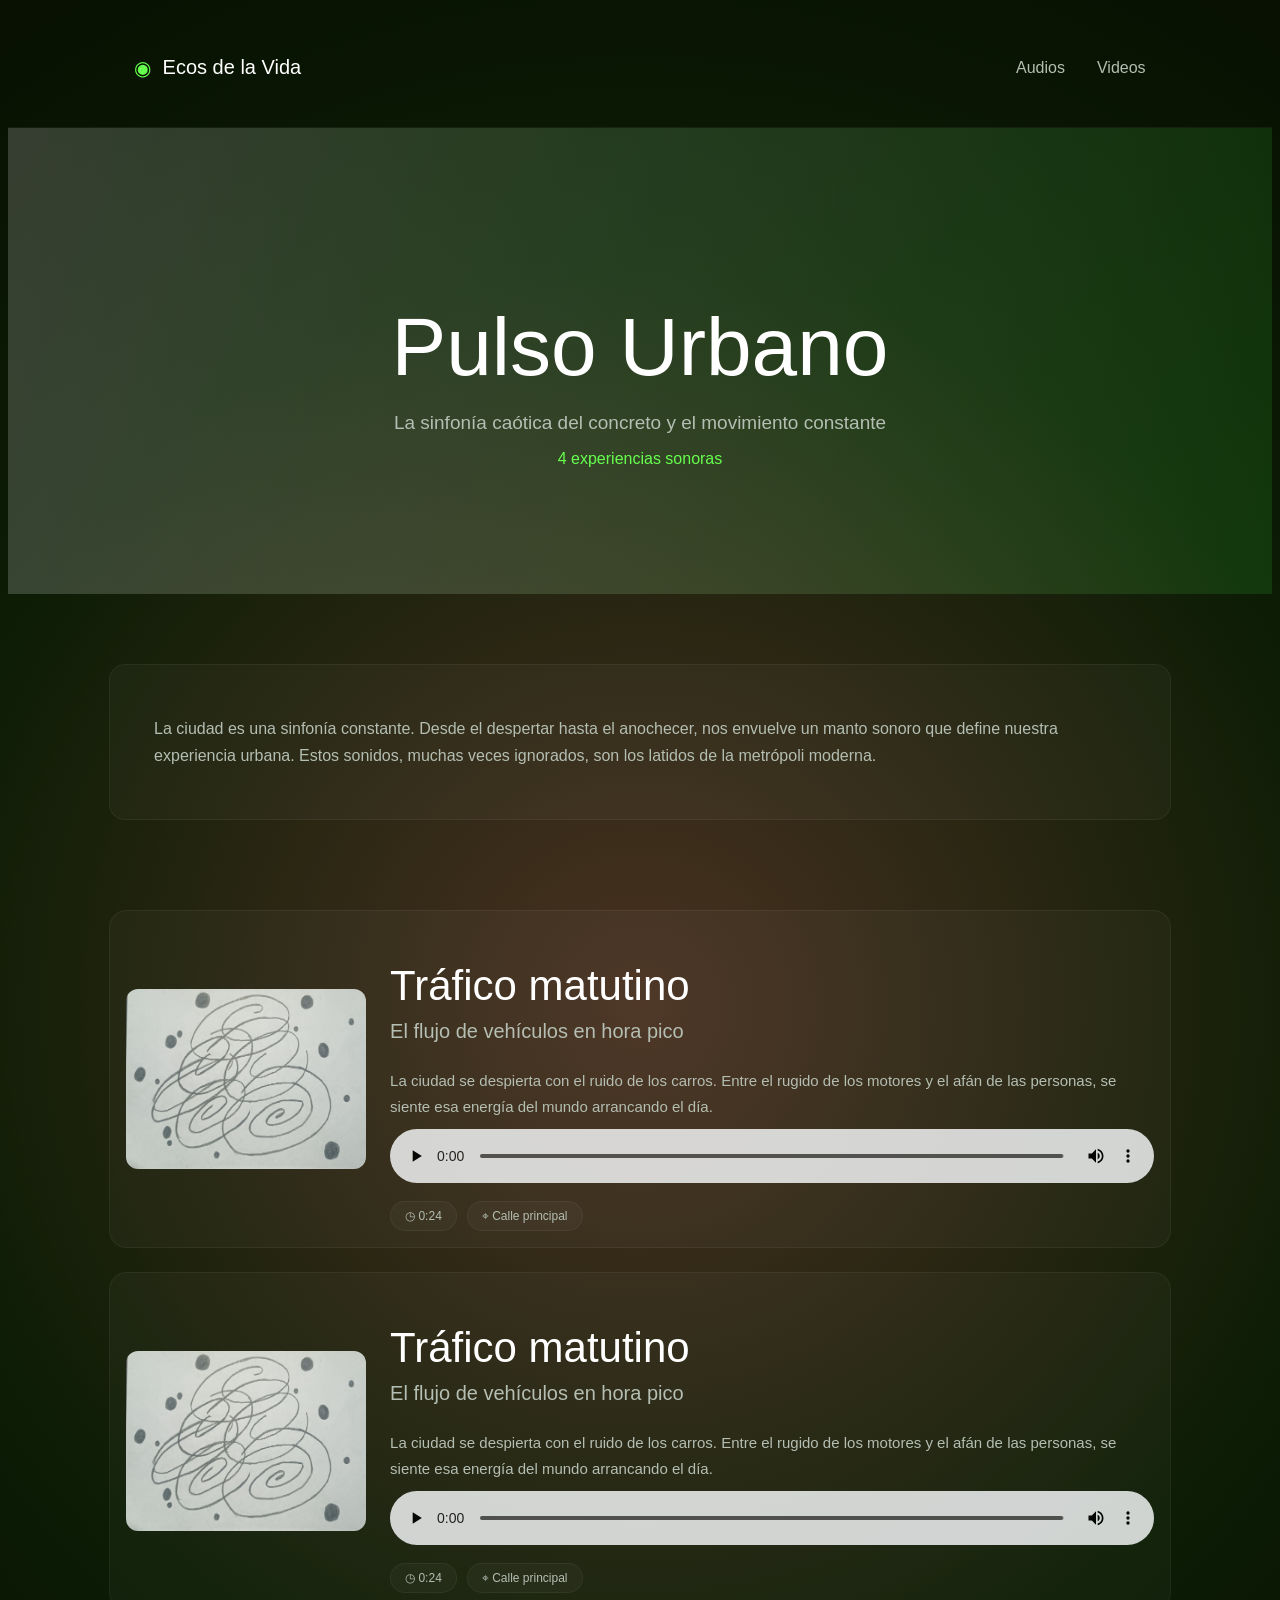
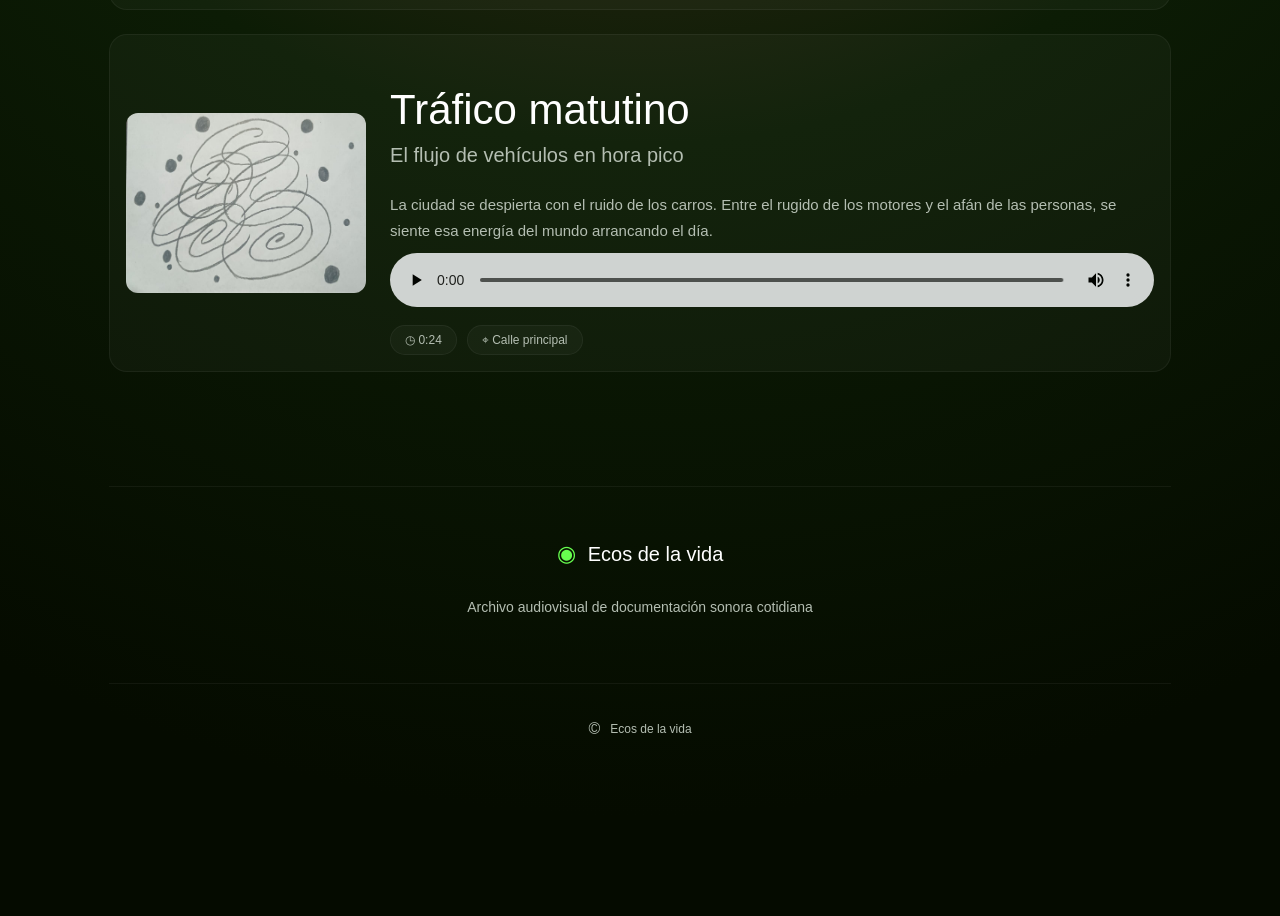
==== archivo sonoro 2.5/pulso.html @ 21b54f13 "version 1" ====
<!DOCTYPE html>
<html lang="es">

<head>
  <meta charset="UTF-8">
  <meta name="viewport" content="width=device-width, initial-scale=1.0">
  <title>Pulso Urbano</title>
  <link rel="stylesheet" href="pulso.css">
</head>

<body>

  <header class="encabezado">

    <div class="logo">

      <span class="logo-icono">◉</span>
      <span class="logo-texto">Ecos de la Vida</span>

    </div>

    <nav class="navegacion">
      <a href="index.html#audios" class="navegacion-enlace">Audios</a>
      <a href="index.html#videos" class="navegacion-enlace">Videos</a>
    </nav>

  </header>

  <main class="pagina-categoria">

    <section class="categoria-hero">

        <div class="categoria-contenido">

            <h1 class="categoria-titulo">Pulso Urbano</h1>

            <p class="categoria-subtitulo">
                La sinfonía caótica del concreto y el movimiento constante
            </p>

            <p class="categoria-cantidad">
                4 experiencias sonoras
            </p>

        </div>

  </section>


  <section class="categoria-intro">

        <div class="categoria-caja">

            <p>
                La ciudad es una sinfonía constante. Desde el despertar hasta el
                anochecer, nos envuelve un manto sonoro que define nuestra experiencia
                urbana. Estos sonidos, muchas veces ignorados, son los latidos de la
                metrópoli moderna.
            </p>

        </div>

  </section>


  <section class="audios">

        <article class="audio-card">

            <img 
            src="media/img/trafico.jpeg" 
            alt="Tráfico matutino"
            class="audio-img">

            <div class="audio-info">

            <div class="audio-top">

                <div>

                <h2 class="audio-titulo">
                    Tráfico matutino
                </h2>

                <h3 class="audio-subtitulo">
                    El flujo de vehículos en hora pico
                </h3>

                </div>

                
            </div>

            <p class="audio-texto">

                La ciudad se despierta con el ruido de los carros.
                Entre el rugido de los motores y el afán de las personas,
                se siente esa energía del mundo arrancando el día.

            </p>

            <audio controls class="audio-player">

                <source 
                src="media/Audios/ciudad 1.mp3"
                type="audio/mpeg">

            </audio>

            <div class="audio-meta">

                <span class="audio-tag">
                ◷ 0:24
                </span>

                <span class="audio-tag">
                ⌖ Calle principal
                </span>

            </div>

            </div>

        </article>


         <article class="audio-card">

            <img 
            src="media/img/trafico.jpeg" 
            alt="Tráfico matutino"
            class="audio-img">

            <div class="audio-info">

            <div class="audio-top">

                <div>

                <h2 class="audio-titulo">
                    Tráfico matutino
                </h2>

                <h3 class="audio-subtitulo">
                    El flujo de vehículos en hora pico
                </h3>

                </div>

                
            </div>

            <p class="audio-texto">

                La ciudad se despierta con el ruido de los carros.
                Entre el rugido de los motores y el afán de las personas,
                se siente esa energía del mundo arrancando el día.

            </p>

            <audio controls class="audio-player">

                <source 
                src="media/Audios/ciudad 1.mp3"
                type="audio/mpeg">

            </audio>

            <div class="audio-meta">

                <span class="audio-tag">
                ◷ 0:24
                </span>

                <span class="audio-tag">
                ⌖ Calle principal
                </span>

            </div>

            </div>

        </article>


         <article class="audio-card">

            <img 
            src="media/img/trafico.jpeg" 
            alt="Tráfico matutino"
            class="audio-img">

            <div class="audio-info">

            <div class="audio-top">

                <div>

                <h2 class="audio-titulo">
                    Tráfico matutino
                </h2>

                <h3 class="audio-subtitulo">
                    El flujo de vehículos en hora pico
                </h3>

                </div>

                
            </div>

            <p class="audio-texto">

                La ciudad se despierta con el ruido de los carros.
                Entre el rugido de los motores y el afán de las personas,
                se siente esa energía del mundo arrancando el día.

            </p>

            <audio controls class="audio-player">

                <source 
                src="media/Audios/ciudad 1.mp3"
                type="audio/mpeg">

            </audio>

            <div class="audio-meta">

                <span class="audio-tag">
                ◷ 0:24
                </span>

                <span class="audio-tag">
                ⌖ Calle principal
                </span>

            </div>

            </div>

        </article>

         <footer class="footer">

        <div class="footer-linea"></div>

            <div class="footer-contenido">

                <div class="footer-logo">

                    <span class="footer-icono">◉</span>

                    <span class="footer-texto">Ecos de la vida</span>

                </div>

                    <p class="footer-descripcion">
                        Archivo audiovisual de documentación sonora cotidiana
                    </p>

            </div>

            <div class="footer-linea"></div>

            <div class="footer-copy">

                <span class="footer-copy-icono">©</span>

                <p>Ecos de la vida</p>

            </div>

            </footer>   

</section>

</main>

</body>
</html>
---- archivo sonoro 2.5/pulso.css ----
:root {

  --color-texto:#ffffff;
  --color-secundario:#b4beb2;
  --color-letraverde:#67ff4f;
  --color-cajas:rgba(255,255,255,0.03);
  --color-bordes: rgba(255,255,255,0.05);
  --color-iconos: #67ff4f

}


* {
  
  box-sizing: border-box;
}


body{

  min-height:100vh;
  color: var(--color-texto);
  font-family:sans-serif;

  background:
    radial-gradient(
      circle at 50% 40%,
      #4A3221 0%,
      #0C1C05 45%,
      #050B00 86%
    );
}


.encabezado {
  height: 120px;
  padding: 0 10%;

  display: flex;
  align-items: center;
  justify-content: space-between;
  border-bottom: 1px solid var(--color-bordes);
}



.logo {

  display: flex;
  align-items: center;
  gap: 0.7rem;
}


.logo-icono {

    color: var(--color-iconos);
    font-size: 20px;

}


.logo-texto {

    font-size: 20px;

}


.navegacion {

    display: flex;
    gap: 32px;
}


.navegacion-enlace {

    color: var(--color-secundario);
    text-decoration: none;
}


.pagina-categoria {

  min-height: 100vh;
}

.categoria-hero {

  padding: 110px 8%;
  text-align: center;

  background: linear-gradient(
    to right,
    rgba(255,255,255,0.18),
    rgba(70,255,70,0.12)
  );
}

.categoria-contenido {

  max-width: 760px;
  margin: 0 auto;
}

.categoria-titulo {

  margin-bottom: 24px;

  font-size: 82px;
  font-weight: 300;
  line-height: 1;
  
}

.categoria-subtitulo {

  margin-bottom: 16px;
  color: var(--color-secundario);
  font-size: 19px;
}

.categoria-cantidad {

  color: var(--color-letraverde);
  font-size: 16px;
}

.categoria-intro {

  padding: 70px 8%;
}

.categoria-caja {

  margin: 0 auto;

  padding: 34px 44px;
  border-radius: 16px;

  background: var(--color-cajas);
  border: 1px solid var(--color-bordes);
}

.categoria-caja p {

  color: var(--color-secundario);

  font-size: 16px;
  line-height: 1.7;
}


.audios {

  padding: 20px 8% 120px;

  display: flex;

  flex-direction: column;

  gap: 24px;
}



.audio-card {

  
  padding: 16px;
  display: flex;
  align-items: center;
  gap: 24px;
  border-radius: 18px;
  background: var(--color-cajas);
  border: 1px solid var(--color-bordes);

}



.audio-img {

  width: 240px;

  height: 180px;

 

  border-radius: 12px;

  align-self: center;
}


.audio-info {

  flex: 1;

  display: flex;
  flex-direction: column;
  justify-content: center;
}

.audio-top {

  margin-bottom: -10px;
  display: flex;
  justify-content: space-between;
  align-items: flex-start;
  gap: 20px;
}


.audio-titulo {

  margin-bottom: -10px;
  font-size: 42px;
  font-weight: 300;
  
}

.audio-subtitulo {

  color: var(--color-secundario);
  font-size: 20px;
  font-weight: 300;
}



.audio-texto {

  max-width: 760px;

  margin-bottom: 10px;

  color: var(--color-secundario);
  font-size: 15px;
  line-height: 1.7;
}



.audio-player {

  width: 100%;
  margin-bottom: 18px;
  opacity: 0.85;
}



.audio-meta {

  display: flex;
  align-items: center;
  gap: 10px;
}

.audio-tag {

  padding: 7px 14px;
  border-radius: 18px;
  background: var(--color-cajas);
  border: 1px solid var(--color-bordes);
  color: var(--color-secundario);
  font-size: 12px;
  
}

.footer {

  padding-top: 90px;
  padding-bottom: 40px;
}




.footer-linea {

  width: 100%;
  height: 1px;
  background: var(--color-bordes)
}



.footer-contenido {

  padding: 54px 8%;
  display: flex;
  flex-direction: column;
  align-items: center;
  justify-content: center;
  text-align: center;
}



.footer-logo {

  display: flex;
  align-items: center;
  gap: 12px;
  margin-bottom: 18px;
}


.footer-icono {

  color: var(--color-letraverde);
  font-size: 22px;
}


.footer-texto {

  font-size: 20px;
  font-weight: 300;

}


.footer-descripcion {

  color: var(--color-secundario);
  font-size: 14px;
}


.footer-copy {

  padding-top: 26px;
  display: flex;
  justify-content: center;
  align-items: center;
  gap: 10px;
  color: var(--color-secundario);
  font-size: 12px;
}


.footer-copy-icono {

  font-size: 16px;
}
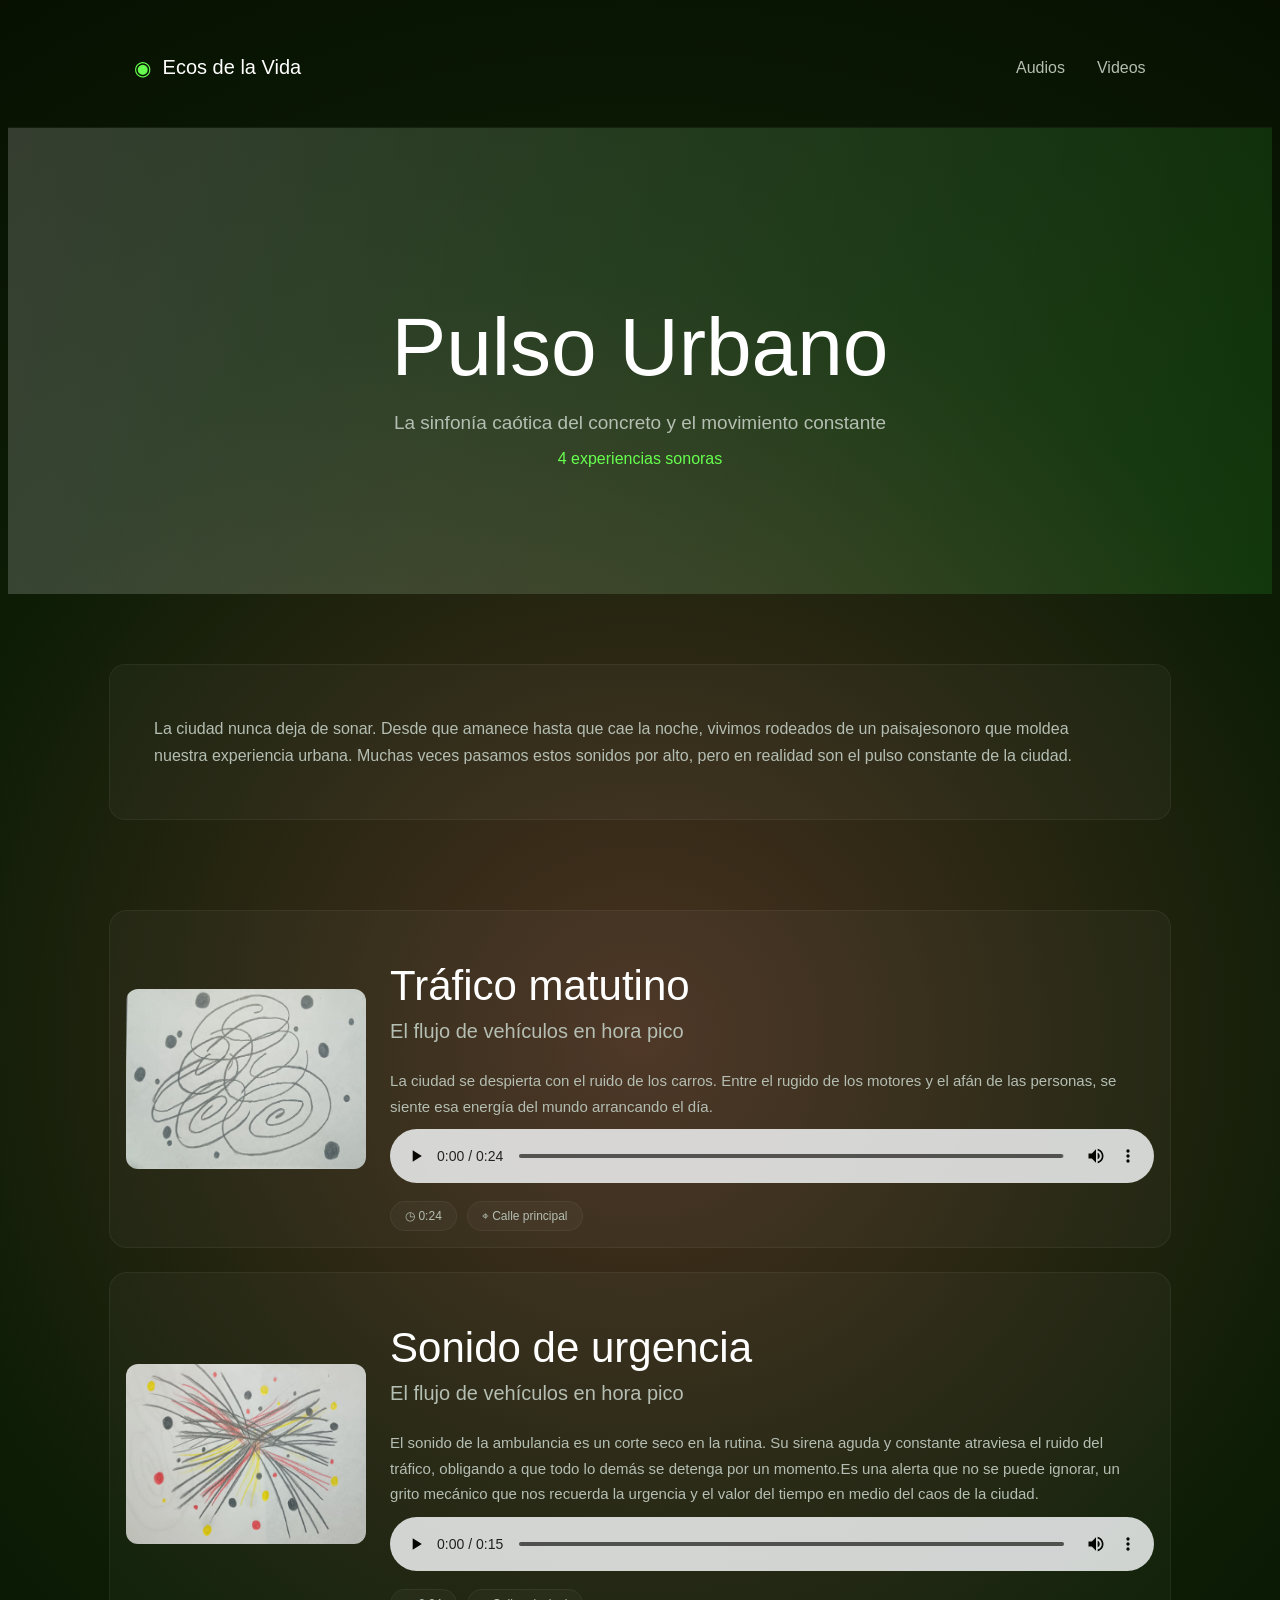
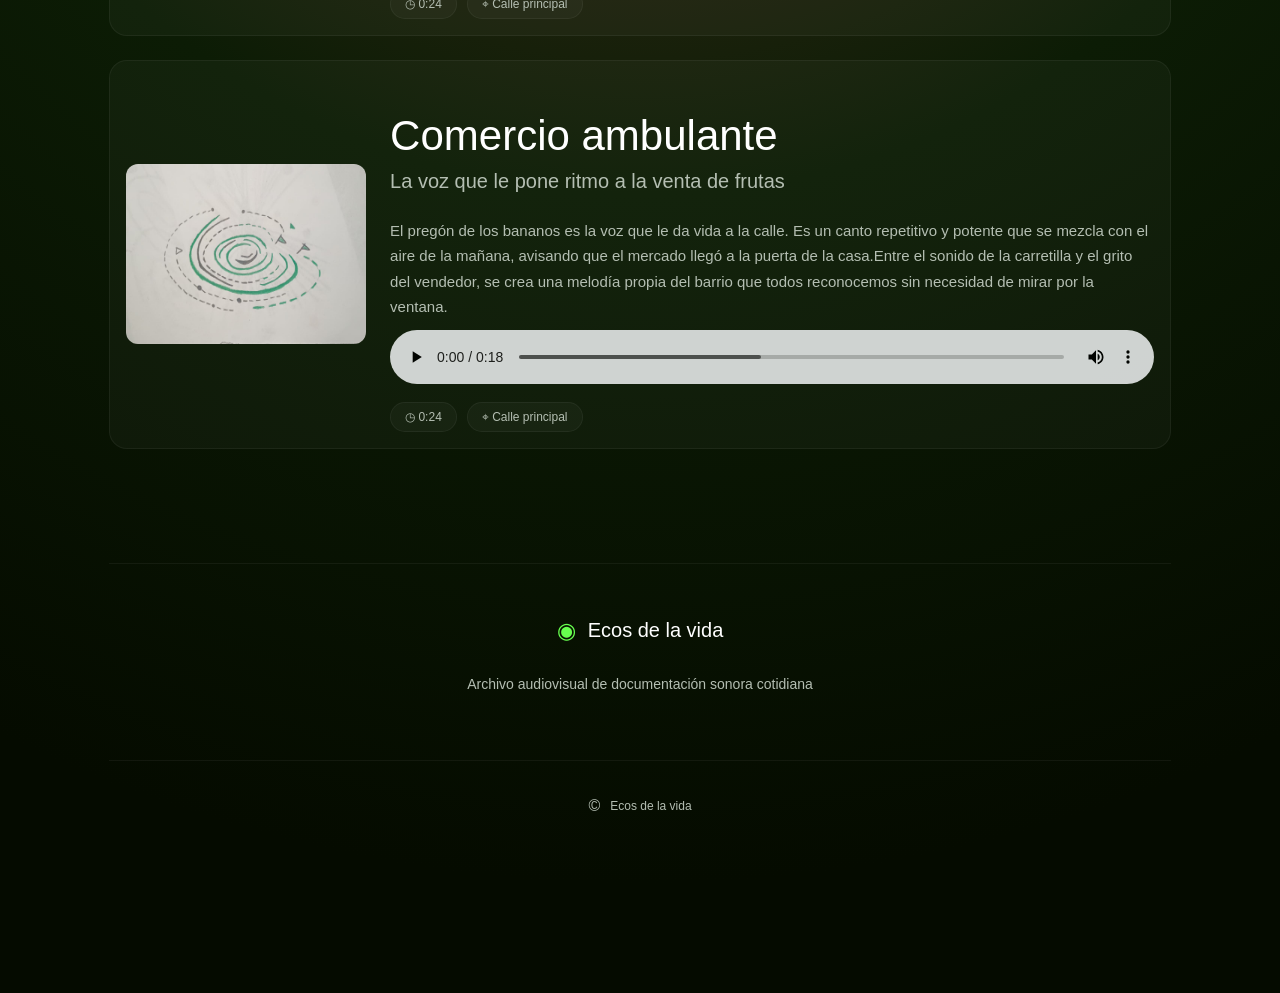
==== commit 658e81c0: "version 2" ====
--- a/archivo sonoro 2.5/pulso.html
+++ b/archivo sonoro 2.5/pulso.html
@@ -12,12 +12,12 @@
 
   <header class="encabezado">
 
-    <div class="logo">
+    <a href="index.html" class="logo">
 
       <span class="logo-icono">◉</span>
       <span class="logo-texto">Ecos de la Vida</span>
 
-    </div>
+    </a>
 
     <nav class="navegacion">
       <a href="index.html#audios" class="navegacion-enlace">Audios</a>
@@ -52,10 +52,9 @@
         <div class="categoria-caja">
 
             <p>
-                La ciudad es una sinfonía constante. Desde el despertar hasta el
-                anochecer, nos envuelve un manto sonoro que define nuestra experiencia
-                urbana. Estos sonidos, muchas veces ignorados, son los latidos de la
-                metrópoli moderna.
+                La ciudad nunca deja de sonar. Desde que amanece hasta que cae la noche,
+                 vivimos rodeados de un paisajesonoro que moldea nuestra experiencia urbana.
+                  Muchas veces pasamos estos sonidos por alto, pero en realidad son el pulso constante de la ciudad.
             </p>
 
         </div>
@@ -127,7 +126,7 @@
          <article class="audio-card">
 
             <img 
-            src="media/img/trafico.jpeg" 
+            src="media/img/Ambulancia.jpeg" 
             alt="Tráfico matutino"
             class="audio-img">
 
@@ -138,7 +137,7 @@
                 <div>
 
                 <h2 class="audio-titulo">
-                    Tráfico matutino
+                    Sonido de urgencia
                 </h2>
 
                 <h3 class="audio-subtitulo">
@@ -152,16 +151,16 @@
 
             <p class="audio-texto">
 
-                La ciudad se despierta con el ruido de los carros.
-                Entre el rugido de los motores y el afán de las personas,
-                se siente esa energía del mundo arrancando el día.
-
+                El sonido de la ambulancia es un corte seco en la rutina. Su sirena aguda y
+                constante atraviesa el ruido del tráfico, obligando a que todo lo demás se
+                detenga por un momento.Es una alerta que no se puede ignorar, un grito mecánico
+                 que nos recuerda la urgencia y el valor del tiempo en medio del caos de la ciudad.
             </p>
 
             <audio controls class="audio-player">
 
                 <source 
-                src="media/Audios/ciudad 1.mp3"
+                src="media/Audios/Ciudad 3.mp3"
                 type="audio/mpeg">
 
             </audio>
@@ -186,7 +185,7 @@
          <article class="audio-card">
 
             <img 
-            src="media/img/trafico.jpeg" 
+            src="media/img/vendedor.jpeg" 
             alt="Tráfico matutino"
             class="audio-img">
 
@@ -197,11 +196,11 @@
                 <div>
 
                 <h2 class="audio-titulo">
-                    Tráfico matutino
+                    Comercio ambulante
                 </h2>
 
                 <h3 class="audio-subtitulo">
-                    El flujo de vehículos en hora pico
+                    La voz que le pone ritmo a la venta de frutas
                 </h3>
 
                 </div>
@@ -211,16 +210,17 @@
 
             <p class="audio-texto">
 
-                La ciudad se despierta con el ruido de los carros.
-                Entre el rugido de los motores y el afán de las personas,
-                se siente esa energía del mundo arrancando el día.
-
+                El pregón de los bananos es la voz que le da vida a la calle. Es un canto
+                repetitivo y potente que se mezcla con el aire de la mañana, avisando que
+                el mercado llegó a la puerta de la casa.Entre el sonido de la carretilla 
+                y el grito del vendedor, se crea una melodía propia del barrio que todos 
+                reconocemos sin necesidad de mirar por la ventana.
             </p>
 
             <audio controls class="audio-player">
 
                 <source 
-                src="media/Audios/ciudad 1.mp3"
+                src="media/Audios/cuidad 2.mp3"
                 type="audio/mpeg">
 
             </audio>
--- a/archivo sonoro 2.5/pulso.css
+++ b/archivo sonoro 2.5/pulso.css
@@ -49,6 +49,8 @@
   display: flex;
   align-items: center;
   gap: 0.7rem;
+  text-decoration: none;
+  color: var(--color-texto);
 }
 
 
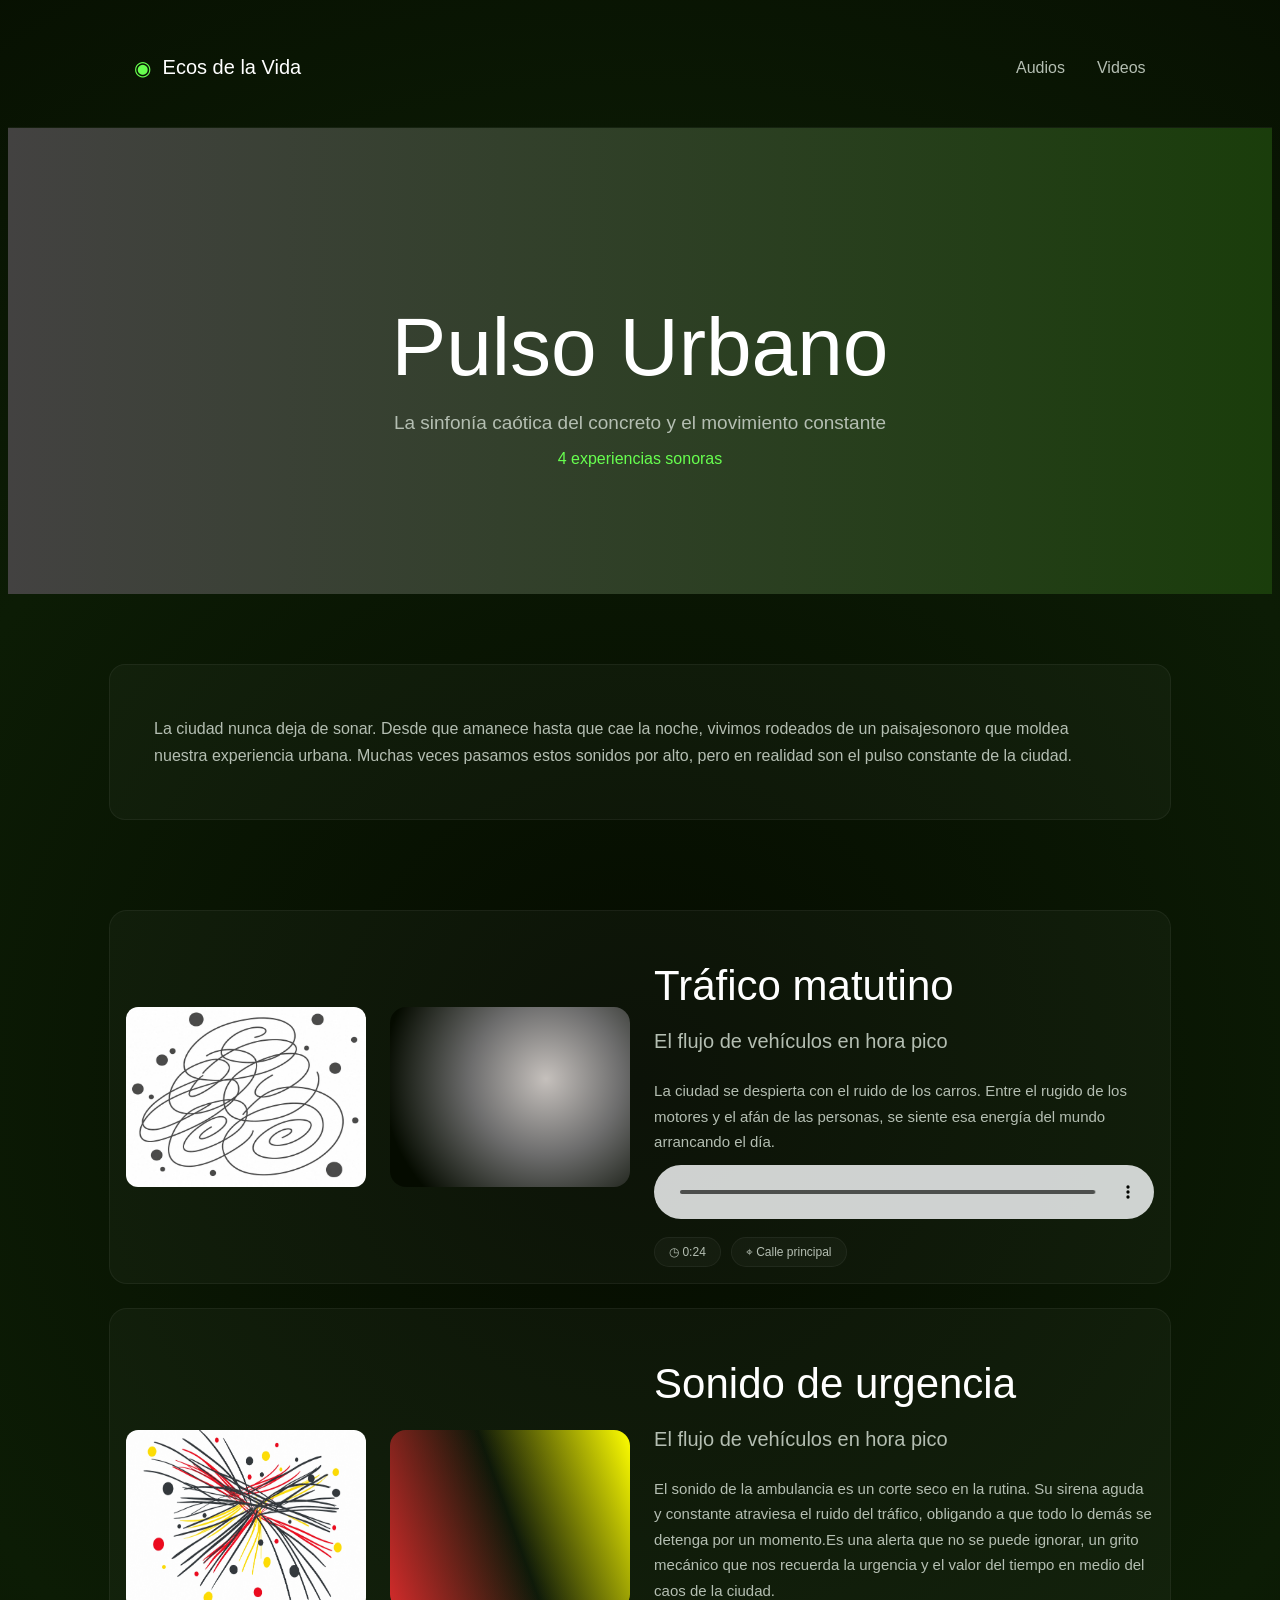
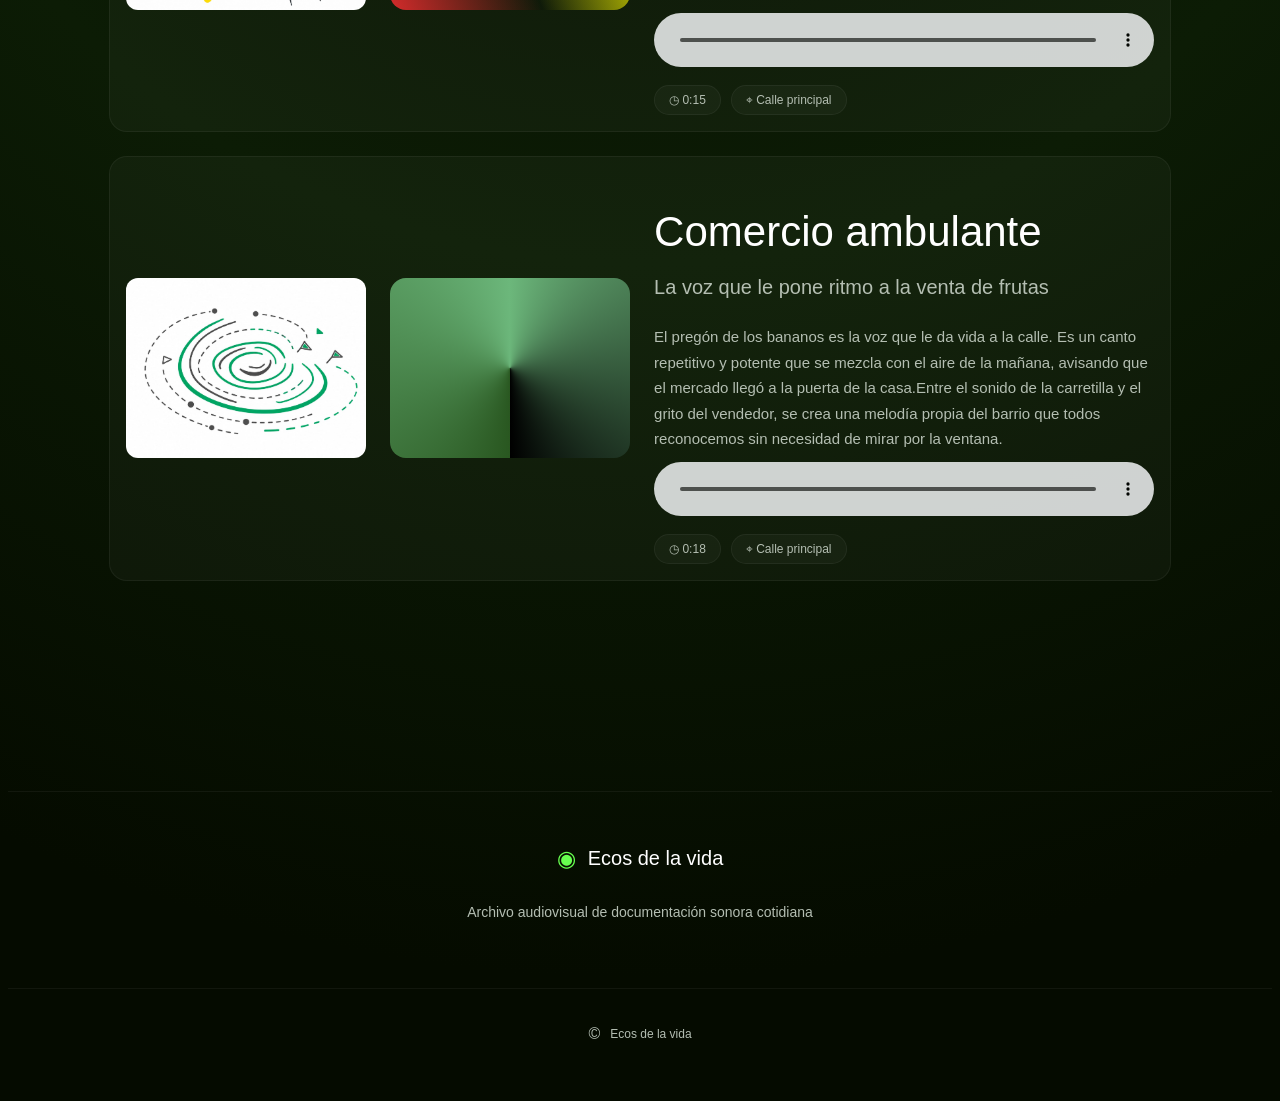
==== commit d8b9c1a6: "Add files via upload ultima version" ====
--- a/archivo sonoro 2.5/pulso.html
+++ b/archivo sonoro 2.5/pulso.html
@@ -20,7 +20,7 @@
     </a>
 
     <nav class="navegacion">
-      <a href="index.html#audios" class="navegacion-enlace">Audios</a>
+      <a href="index.html#territorios" class="navegacion-enlace">Audios</a>
       <a href="index.html#videos" class="navegacion-enlace">Videos</a>
     </nav>
 
@@ -71,52 +71,54 @@
             alt="Tráfico matutino"
             class="audio-img">
 
+            <div class="audio-cuadro"></div>
+
             <div class="audio-info">
 
-            <div class="audio-top">
-
-                <div>
-
-                <h2 class="audio-titulo">
-                    Tráfico matutino
-                </h2>
-
-                <h3 class="audio-subtitulo">
-                    El flujo de vehículos en hora pico
-                </h3>
-
-                </div>
-
-                
-            </div>
-
-            <p class="audio-texto">
-
-                La ciudad se despierta con el ruido de los carros.
-                Entre el rugido de los motores y el afán de las personas,
-                se siente esa energía del mundo arrancando el día.
-
-            </p>
-
-            <audio controls class="audio-player">
-
-                <source 
-                src="media/Audios/ciudad 1.mp3"
-                type="audio/mpeg">
-
-            </audio>
-
-            <div class="audio-meta">
-
-                <span class="audio-tag">
-                ◷ 0:24
-                </span>
-
-                <span class="audio-tag">
-                ⌖ Calle principal
-                </span>
-
-            </div>
+                <div class="audio-top">
+
+                    <div>
+
+                        <h2 class="audio-titulo">
+                            Tráfico matutino
+                        </h2>
+
+                        <h3 class="audio-subtitulo">
+                            El flujo de vehículos en hora pico
+                        </h3>
+
+                    </div>
+
+                    
+                </div>
+
+                <p class="audio-texto">
+
+                    La ciudad se despierta con el ruido de los carros.
+                    Entre el rugido de los motores y el afán de las personas,
+                    se siente esa energía del mundo arrancando el día.
+
+                </p>
+
+                <audio controls class="audio-player">
+
+                    <source 
+                    src="media/Audios/trafico.mp3"
+                    type="audio/mpeg">
+
+                </audio>
+
+                <div class="audio-meta">
+
+                    <span class="audio-tag">
+                    ◷ 0:24
+                    </span>
+
+                    <span class="audio-tag">
+                    ⌖ Calle principal
+                    </span>
+
+                </div>
 
             </div>
 
@@ -126,56 +128,58 @@
          <article class="audio-card">
 
             <img 
-            src="media/img/Ambulancia.jpeg" 
-            alt="Tráfico matutino"
+            src="media/img/ambulancia.jpeg" 
+            alt="ruido ambulancia"
             class="audio-img">
 
+            <div class="audio-cuadro-1"></div>
+
             <div class="audio-info">
 
-            <div class="audio-top">
-
-                <div>
-
-                <h2 class="audio-titulo">
-                    Sonido de urgencia
-                </h2>
-
-                <h3 class="audio-subtitulo">
-                    El flujo de vehículos en hora pico
-                </h3>
-
-                </div>
-
-                
-            </div>
-
-            <p class="audio-texto">
-
-                El sonido de la ambulancia es un corte seco en la rutina. Su sirena aguda y
-                constante atraviesa el ruido del tráfico, obligando a que todo lo demás se
-                detenga por un momento.Es una alerta que no se puede ignorar, un grito mecánico
-                 que nos recuerda la urgencia y el valor del tiempo en medio del caos de la ciudad.
-            </p>
-
-            <audio controls class="audio-player">
-
-                <source 
-                src="media/Audios/Ciudad 3.mp3"
-                type="audio/mpeg">
-
-            </audio>
-
-            <div class="audio-meta">
-
-                <span class="audio-tag">
-                ◷ 0:24
-                </span>
-
-                <span class="audio-tag">
-                ⌖ Calle principal
-                </span>
-
-            </div>
+                <div class="audio-top">
+
+                    <div>
+
+                        <h2 class="audio-titulo">
+                            Sonido de urgencia
+                        </h2>
+
+                        <h3 class="audio-subtitulo">
+                            El flujo de vehículos en hora pico
+                        </h3>
+
+                    </div>
+
+                    
+                </div>
+
+                <p class="audio-texto">
+
+                    El sonido de la ambulancia es un corte seco en la rutina. Su sirena aguda y
+                    constante atraviesa el ruido del tráfico, obligando a que todo lo demás se
+                    detenga por un momento.Es una alerta que no se puede ignorar, un grito mecánico
+                    que nos recuerda la urgencia y el valor del tiempo en medio del caos de la ciudad.
+                </p>
+
+                <audio controls class="audio-player">
+
+                    <source 
+                    src="media/Audios/ambulancia.mp3"
+                    type="audio/mpeg">
+
+                </audio>
+
+                <div class="audio-meta">
+
+                    <span class="audio-tag">
+                    ◷ 0:15
+                    </span>
+
+                    <span class="audio-tag">
+                    ⌖ Calle principal
+                    </span>
+
+                </div>
 
             </div>
 
@@ -186,8 +190,10 @@
 
             <img 
             src="media/img/vendedor.jpeg" 
-            alt="Tráfico matutino"
+            alt="representacion ruido vendedor"
             class="audio-img">
+
+            <div class="audio-cuadro-2"></div>
 
             <div class="audio-info">
 
@@ -220,7 +226,7 @@
             <audio controls class="audio-player">
 
                 <source 
-                src="media/Audios/cuidad 2.mp3"
+                src="media/Audios/vendedor.mp3"
                 type="audio/mpeg">
 
             </audio>
@@ -228,7 +234,7 @@
             <div class="audio-meta">
 
                 <span class="audio-tag">
-                ◷ 0:24
+                ◷ 0:18
                 </span>
 
                 <span class="audio-tag">
@@ -240,8 +246,9 @@
             </div>
 
         </article>
-
-         <footer class="footer">
+  </section>
+
+    <footer class="footer">
 
         <div class="footer-linea"></div>
 
@@ -271,11 +278,11 @@
 
             </div>
 
-            </footer>   
-
-</section>
+    </footer>   
+
+
 
 </main>
 
 </body>
-</html>
+</html>
--- a/archivo sonoro 2.5/pulso.css
+++ b/archivo sonoro 2.5/pulso.css
@@ -25,7 +25,7 @@
   background:
     radial-gradient(
       circle at 50% 40%,
-      #4A3221 0%,
+      #050B00 0%,
       #0C1C05 45%,
       #050B00 86%
     );
@@ -45,6 +45,7 @@
 
 
 .logo {
+
 
   display: flex;
   align-items: center;
@@ -95,8 +96,8 @@
 
   background: linear-gradient(
     to right,
-    rgba(255,255,255,0.18),
-    rgba(70,255,70,0.12)
+    #434241,
+    #1A3D0B
   );
 }
 
@@ -185,16 +186,69 @@
 .audio-img {
 
   width: 240px;
-
   height: 180px;
 
  
 
   border-radius: 12px;
-
   align-self: center;
 }
 
+
+.audio-cuadro{
+
+    width: 240px;
+    height: 180px;
+
+    border-radius: 16px;
+
+    background:
+
+    radial-gradient(
+      circle at 65% 40%,
+      #c5c0bc 0%,
+      #6d6d6d 40%,
+      #050B00 86%
+    );
+
+    flex-shrink: 0;
+}
+
+
+.audio-cuadro-1{
+
+    width: 240px;
+    height: 180px;
+
+    border-radius: 16px;
+
+    background: linear-gradient(
+        70deg,
+        #d42b2b,
+        #0000001a,
+        #FFFF00
+    );
+
+    flex-shrink: 0;
+}
+
+.audio-cuadro-2{
+
+    width: 240px;
+    height: 180px;
+
+    border-radius: 16px;
+
+background:
+
+conic-gradient(from 180deg,
+ #295720,
+  #6cb77b,
+   #000000);
+
+
+    flex-shrink: 0;
+}
 
 .audio-info {
 
@@ -217,11 +271,12 @@
 
 .audio-titulo {
 
-  margin-bottom: -10px;
+  margin-bottom: 4px;
   font-size: 42px;
   font-weight: 300;
   
 }
+
 
 .audio-subtitulo {
 
@@ -348,4 +403,227 @@
 .footer-copy-icono {
 
   font-size: 16px;
+}
+
+
+@media (max-width: 768px){
+
+    body{
+
+        overflow-x: hidden;
+    }
+
+
+    .encabezado{
+
+        padding: 24px 6%;
+        height: auto;
+
+        flex-direction: column;
+        align-items: flex-start;
+        gap: 20px;
+    }
+
+
+
+    .logo-texto{
+
+        font-size: 18px;
+    }
+
+
+
+    .navegacion{
+
+        gap: 18px;
+        flex-wrap: wrap;
+    }
+
+
+
+    .categoria-hero{
+
+        padding: 80px 6%;
+    }
+
+
+
+    .categoria-titulo{
+
+        font-size: 52px;
+        line-height: 1.1;
+    }
+
+
+
+    .categoria-subtitulo{
+
+        font-size: 16px;
+        line-height: 1.5;
+    }
+
+
+
+    .categoria-cantidad{
+
+        font-size: 14px;
+    }
+
+    
+
+    .categoria-intro{
+
+        padding: 50px 6%;
+    }
+
+
+
+    .categoria-caja{
+
+        padding: 24px;
+    }
+
+
+
+    .categoria-caja p{
+
+        font-size: 15px;
+        line-height: 1.7;
+    }
+
+
+
+    .audios{
+
+        padding: 10px 6% 80px;
+        gap: 28px;
+    }
+
+
+
+    .audio-card{
+
+        padding: 18px;
+
+        flex-direction: column;
+        align-items: stretch;
+        gap: 18px;
+    }
+
+
+
+    .audio-img{
+
+        width: 100%;
+        height: 220px;
+
+        object-fit: cover;
+
+        border-radius: 14px;
+    }
+
+
+
+    .audio-cuadro,
+    .audio-cuadro-1,
+    .audio-cuadro-2{
+
+        width: 100%;
+        height: 80px;
+
+        border-radius: 16px;
+    }
+
+
+
+    .audio-info{
+
+        width: 100%;
+    }
+
+
+
+    .audio-top{
+
+        margin-bottom: 0;
+    }
+
+
+
+    .audio-titulo{
+
+        font-size: 32px;
+        line-height: 1.1;
+    }
+
+
+
+    .audio-subtitulo{
+
+        margin-top: 6px;
+
+        font-size: 16px;
+        line-height: 1.4;
+    }
+
+
+
+    .audio-texto{
+
+        max-width: 100%;
+
+        font-size: 14px;
+        line-height: 1.8;
+    }
+
+
+
+    .audio-player{
+
+        width: 100%;
+    }
+
+
+
+    .audio-meta{
+
+        flex-wrap: wrap;
+        gap: 12px;
+    }
+
+
+
+    .audio-tag{
+
+        font-size: 11px;
+    }
+
+
+
+    .footer{
+
+        padding-top: 60px;
+    }
+
+
+
+    .footer-contenido{
+
+        padding: 40px 6%;
+    }
+
+
+
+    .footer-texto{
+
+        font-size: 18px;
+    }
+
+    
+
+    .footer-descripcion{
+
+        line-height: 1.6;
+    }
+
 }
